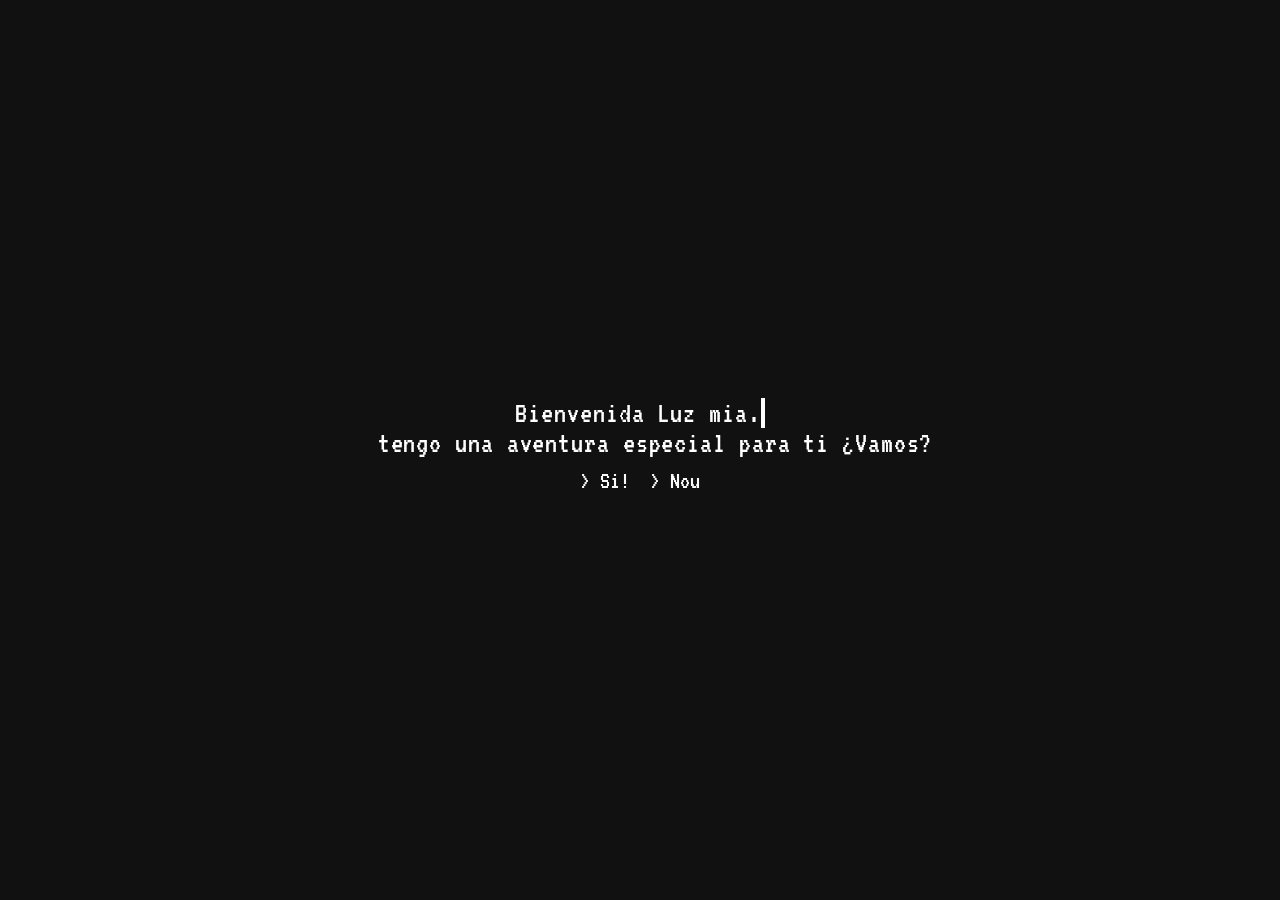
==== index.html @ ede38313 "initial commit" ====
<!DOCTYPE html>
<html lang="en">
<head>
    <meta charset="UTF-8">
    <meta name="viewport" content="width=device-width, initial-scale=1.0">
    <title>Nuestro 5 Aniversario</title>
    <link rel="stylesheet" href="index.css">
    <script src="https://code.jquery.com/jquery-3.5.1.min.js"></script>
    <script src="index.js"></script>
    <link rel="stylesheet" href="https://kit-pro.fontawesome.com/releases/v5.15.1/css/pro.min.css">
    <link rel="stylesheet" href="https://fonts.googleapis.com/css2?family=VT323&display=swap">
    <link rel="stylesheet" href="https://fonts.googleapis.com/css2?family=Inconsolata:wght@200;300;400;500;600;700;800;900&display=swap">
    <link rel="stylesheet" href="https://fonts.googleapis.com/css2?family=Black+Han+Sans&display=swap">
</head>
<body>
    <div id="out-all">
        <div id="f1">
            <h1>Bienvenida Luz mia.</h1>
            <h2>tengo una aventura especial para ti ¿Vamos?</h2>
            <div class="decidir">
                <div class="si">> Si!</div>
                <div class="no">> Nou</div>
            </div>
        </div>

        <div id="f2">
            <h1>Como que No!, Ven para aca.</h1>
            <div class="decidir">
                <div class="weno">> Claro que si mi esposo!</div>
            </div>
        </div>

        <div id="f3">
            <h1>¡Pero ponle un poco más de ánimo cielo!</h1>
            <div class="decidir">
                <div class="dale">> Que Siiiiiiiiiiiiiiiiiiiiii!</div>
            </div>
        </div>

        <div id="f4">
            <h1>Vale vale ahora si mi amor, pero antes que nada</h1>
            <h3>debo decirte una cosa... Te menti</h3>
            <h2>esto no es una aventura, ¡Es un regalo amor bebe!</h2>
            <div class="decidir">
                <div class="rega">> ¿Un regalo?</div>
            </div>
        </div>

        <div id="f5">
            <h3>Justamente! Un regalo para mi precioso bebe</h3>
            <h2>Ahora cierra los ojos y no mires cielo</h2>
            <div class="decidir">
                <div class="ojo">> uhm... /cerrar los ojos</div>
            </div>
        </div>

        <div id="f6">
            <div class="img1"></div>
            <h1>¡Este eres tu!, Mi Reyna y mi mas grande Tesoro</h1>
            <h3>y estas chiquita y hay que protegerte</h3>
            <h2>¡Vamos a entrar! Afirmate bien!</h2>
            <div class="afi" style="color: yellow"> ¡p-pero!... *todo comienza a temblar y te afirmas de todos modos.*</div>
        </div>

        <div id="f7">
            <div id="ico"> </div>

            <div id="f8">
                <h1>El derrumbe ha abierto una cueva...</h1>
                <div class="decidir">
                    <div class="salu">> ¿Hola?</div>
                </div>
            </div>

            <div id="f9">
                <h1>Sabio: Necesitaras esto para seguir adelante, ¡toma!</h1>
                <div class="decidir">
                    <div class="copy" style="color: yellow">-Agarrar la llave-</div>
                </div>
            </div>
            
            <div id="f10">
                <div class="box ca1"> </div>
                <div class="box ca2"> </div>
                <div class="box ca3"> </div>
            </div>

            <div id="f11">
                <h3>Tienes tres cofres delante tuyo, cada uno con un regalo especial.</h3>
                <h2>El orden 1-3-2, recuerda dejar el del medio para el final. ¡ábrelos!</h2>
            </div>

            <div id="f12">
                <div id="f13">
                    <h1>por favor, reproduce esta canción antes de leer</h1>
                    <a href="https://www.youtube.com/watch?v=71SvPulAyZI&list=PLBFB830C531152C70">> reproduces la canción.</a>
                    <span class="go">> seguir leyendo.</span>
                </div>

                <div id="f14">
                    Quien lo diria... 5 años juntos... 5 años con aquella persona que estuvo en mis sueños,
                    y en mi mente durante mas de 12 años... Pareciera que el tiempo paso fugazmente cuando 
                    volteo atras y veo cada momento que no logre pasarla contigo, y me digo a mi mismo: "Tanto tiempo
                    que me senti triste, solo y con un vacio que no se llenaba con nada... como hubiera cambiado
                    todo... si hubiera sabido que iba a cumplir mi mayor sueño solo esperando...". <br><br>
                    Que hermoso es imaginarme que cada segundo, cada dia en el que llore o derrame una lagrima, 
                    iba a valer la pena... cada momento a tu lado forma una moneda, que llena ese gran tesoro que 
                    representas para mi vida y mi alma. Que hermoso es ver esos 7 años en los que espere sin una pizca 
                    de esperansa, como un momento de crecimiento y felicidad ya que alfinal todo iba a llegar. <br><br>
                    Melani, me has hecho el hombre mas feliz del mundo, me has devuelto mi felicidad, y mis ganas de avanzar, 
                    me has hecho una mejor persona, un mejor hombre, y sobre todo me has dado un sueño mas por que luchar... 
                    Te amo luz de mi vida.
                    <div class="carta" style="color: yellow">-vuelves a abrir las otras cajas.-</div>
                </div>
            </div>

            <div id="f15">
                <div id="f16">
                    <h3>¡Oh, mira, ves algo brillante ahí al centro!</h3>
                    <h2>Deberías tomarlo...</h2>
                    <div class="anillo" style="color: yellow">> -Recoger-.</div>
                </div>

                <div id="f17">
                    <div class="ring"> </div>
                    <div class="ichigo"> </div>
                    <h3>¡Has encontrado los anillos!, pero... ¿para qué se supone que son?</h3>
                    <h2>¿Quieres llevártelos?</h2>
                    <div class="marry">> -Guardar los anillos-</div>
                </div>
            </div>

            <div id="f18">
                <div id="f19">
                    <h3>¡Pero si ya hemos llegado al final! ¿tan rápido?</h3>
                    <h2>¡oh, no, pausa, pausa! aún queda una última cosa...</h2>
                    <div class="decidir">
                        <div class="meme">> ¿queda algo más?</div>
                    </div>
                </div>

                <div id="f20">
                    <h3>Sí, necesito que respondas una pregunta... ¡es solo una!</h3>
                    <h2>¿Estas lista?</h2>
                    <div class="decidir">
                        <div class="meme2">> Si...</div>
                    </div>
                </div>

                <div id="f21">
                    <h3>Melani, una vez nunca sera suficiente y quiero oírlo de nuevo.</h3>
                    <h2>¿Quieres casarte conmigo?</h2>
                    <div class="decidir">
                        <div class="yes">> ¡SIIII!</div>
                        <div class="yes" style="color: red">> ¡SIIII EN ROJO!</div>
                    </div>
                </div>

                <div id="f22">
                    Me gustaría saber lo feliz que llegaremos ha hacer alfinal de nuestras vidas, pero nos falta
                    un gran y largo camino por recorrer... <br><br>
                    El único final que quiero ahora es ver que termines de leer esto, vengas a mis brazos y me beses. <br><br><br>
                    TE AMO, HASTA EL INFINITO Y MAS HALLA
                </div>
            </div>
        </div>
    </div>
</body>
</html>
---- index.css ----
body {
	background: #111;
	background-attachment: fixed;
	background-size: cover;
  color: #f9f9f9;
}


:root{
	--pink: #ff60b4;
  --blue: #72efff; 
}

 A {text-decoration: none;}

#out-all {position: absolute; top: 0px; left: 0px; right: 0px; bottom: 0px; display: flex; align-items: center; justify-content: center;}

#f1 {position: absolute; width: 600px; height: 400px; display: flex; align-items: center; justify-content: center; flex-direction: column; background: #111;}
.decidir {display: flex; align-items: center; justify-content: center;}
.si, .no, .weno, .dale, .salu, .copy, #f13 a, span.go, .carta {font: 25px 'VT323', monospace; margin: 10px; opacity: 0;
   animation-name: visible;
  animation-duration: 1s; 
animation-delay: 3.5s;
    animation-fill-mode: forwards; cursor: pointer; color: #f9f9f9;
}

.rega, .ojo, .afi, .anillo, .marry, .meme, .meme2, .yes {font: 25px 'VT323', monospace; margin: 10px; opacity: 0;
   animation-name: visible;
  animation-duration: 1s; 
animation-delay: 7s;
    animation-fill-mode: forwards; cursor: pointer; text-align: center;
}

#f2, #f3, #f4, #f5, #f6 {position: absolute; width: 600px; height: 400px; display: flex; align-items: center; justify-content: center; flex-direction: column; display: none;} 

#f7 {position: absolute; width: 850px; height: 550px; background: url(https://i.imgur.com/kx3psEN.png); background-size: cover; display: none; align-items: center; justify-content: center; flex-direction: column;}

#f8, #f9 {position: absolute; bottom: 150px; left: 150px; right: 150px; display: none; align-items: center; justify-content: center; flex-direction: column;}

#f10 {position: absolute; bottom: 140px; left: 150px; right: 150px; height: 160px; display: none; align-items: center; justify-content: center;}
.box {width: 100px; height: 100px; background: url(https://i.imgur.com/ViqP2fB.png); background-size: cover; margin: 20px; cursor: pointer;}
.box:hover {background: url(https://i.imgur.com/FIrcwmM.png); background-size: cover;}

#f11 {position: absolute; position: absolute; top:120px; transform: scale(.7); display: none; flex-direction: column;}

#f12 {position: absolute; top: 0px; bottom: 0px; right: 0px; left: 0px; background: #111; display: none; align-items: center; justify-content: center; flex-direction: column;}

#f14 { background: #111; position: absolute; top: 0px; right: 0px; bottom: 0px; left: 0px;
font: 26px 'VT323', monospace; text-align:justify; display: none;}
#f15 { background: #111; position: absolute; top: 0px; right: 0px; bottom: 0px; left: 0px;
font: 26px 'VT323', monospace; text-align:justify; display: none;}
#f16 {position: absolute; top: 0px; right: 0px; left: 0px; bottom: 0px; display: none; align-items: center; justify-content: center; flex-direction: column;}

#f17 {position: absolute; top: 0px; right: 0px; bottom: 0px; left: 0px; display: none; align-items: center; justify-content: center; flex-direction: column;}
.ring {width: 150px; height: 150px;  background: url(https://i.imgur.com/oEs8TdL.png); background-size: cover;}
.ichigo {width: 200px; height: 200px; background: url(Captura\ de\ pantalla\ 2024-10-29\ 164720.png); background-size: cover;}

#f18 {position: absolute; top: 0px; bottom: 0px; right: 0px; left: 0px; background: #111; display: none;}
#f19, #f20, #f21, #f22 {position: absolute; top: 0px; bottom: 0px; right: 0px; left: 0px; background: #111; display: none; align-items: center; justify-content: center; flex-direction: column;}
#f22 { 
font: 26px 'VT323', monospace; text-align:justify;}
h1 {
  overflow: hidden; 
  border-right: .15em solid #fff; 
  color: #fff;
  white-space: nowrap;  
  margin: 0 auto; 
  letter-spacing: .03em; 
  animation: 
    typing 3.5s steps(40, end),
    blink-caret .75s step-end infinite;
  font: 30px 'VT323', monospace;
}
h3 {
  overflow: hidden; 
  border-right: .15em solid transparent; 
  color: #fff;
  white-space: nowrap;  
  margin: 0 auto; 
  letter-spacing: .03em; 
  animation: 
    typing 3.5s steps(40, end),
    blink-caret .75s step-start;
  font: 30px 'VT323', monospace;
}


h2 {
  overflow: hidden; 
  border-right: .15em solid transparent; 
  color: #fff;
  white-space: nowrap;  
  margin: 0 auto; 
  letter-spacing: .03em; 
  animation: 
    typing 3.5s steps(40, end),
    blink-caret .75s step-end infinite;
  font: 30px 'VT323', monospace;
  animation-delay: 3.5s; width: 0px; animation-fill-mode: forwards; text-align: center;
}

.img1 {width: 150px; height: 150px; background: url(Captura\ de\ pantalla\ 2024-10-29\ 164720.png); background-size: cover;}

#ico {position: absolute; bottom: 5px; left: 360px; width: 130px; height: 130px; background: url(https://i.imgur.com/SVZxE8c.png); background-size: 100%;}
/* The typing effect */
@keyframes typing {
  from { width: 0 }
  to { width: 105% }
}

@keyframes visible {
  from { opacity: 0 }
  to { opacity: 1 }
}

/* The typewriter cursor effect */
@keyframes blink-caret {
  from, to { border-color: transparent }
  50% { border-color: #fff }
}
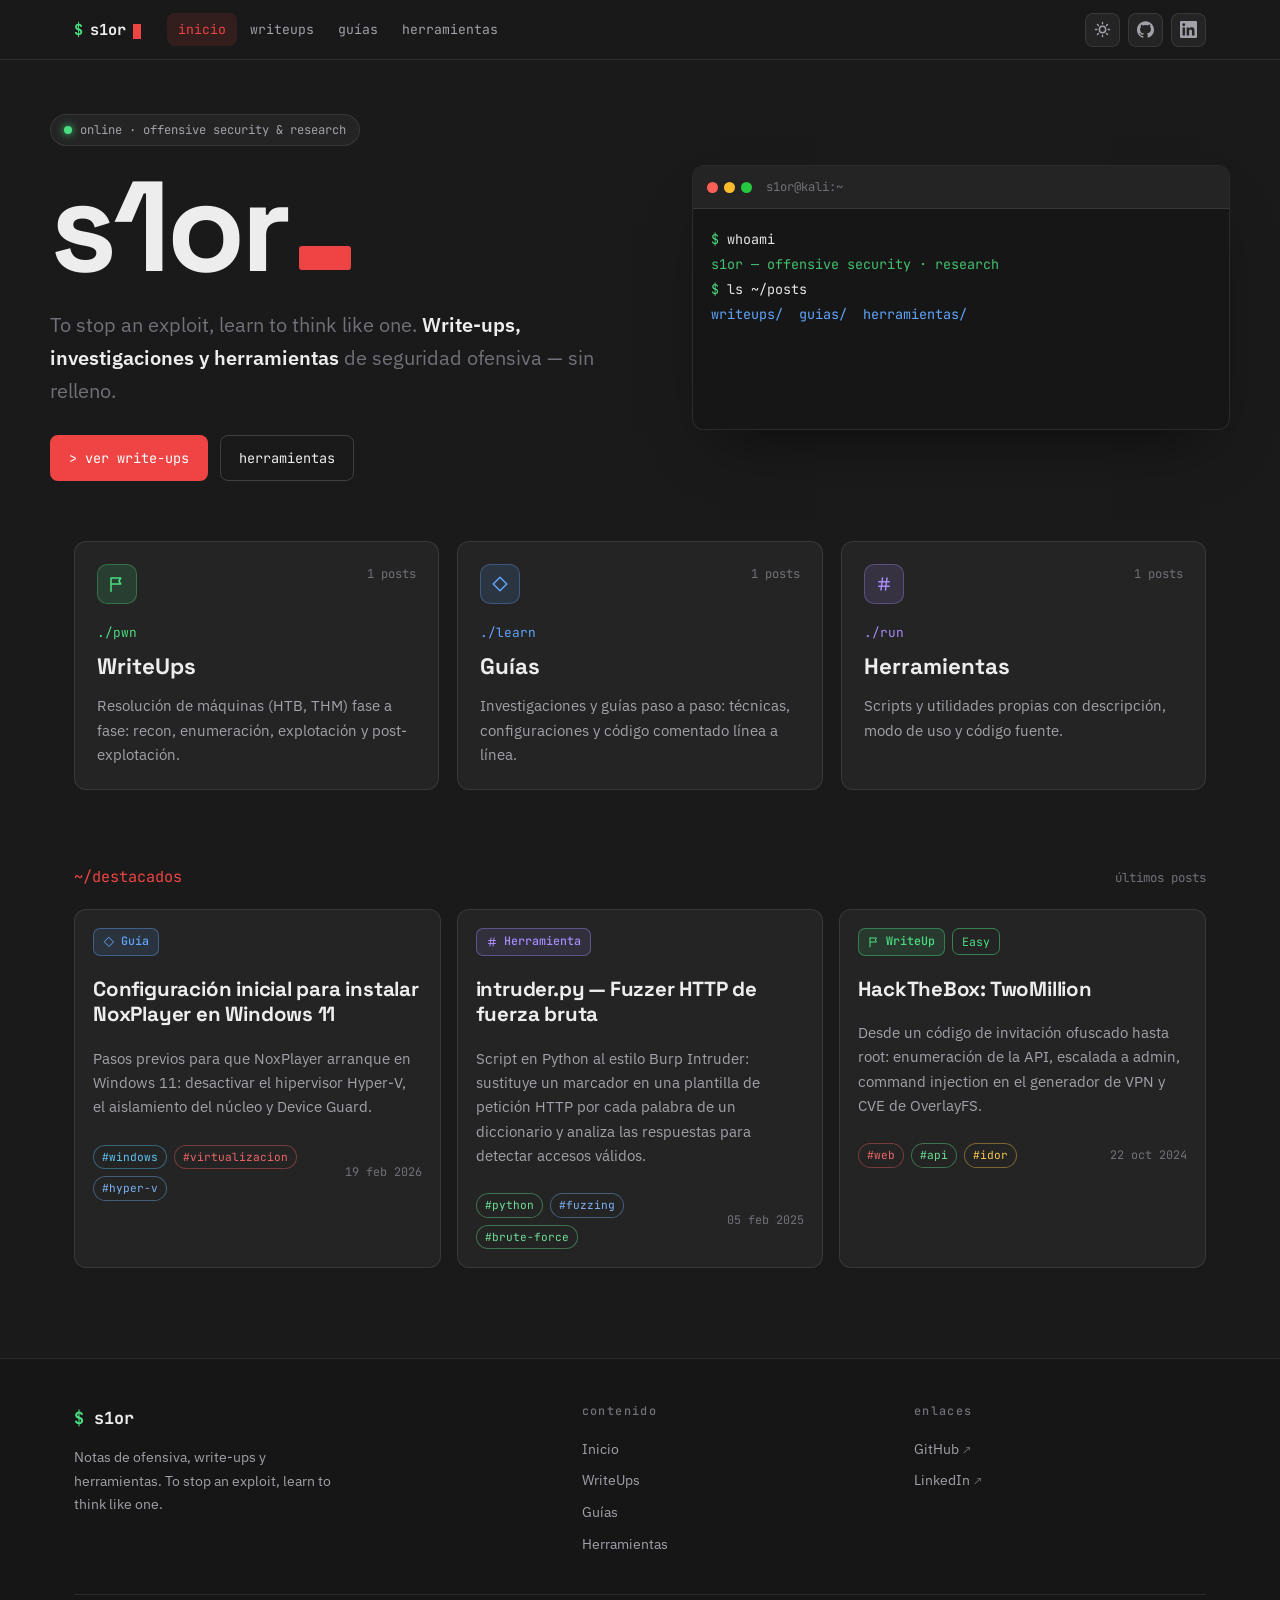
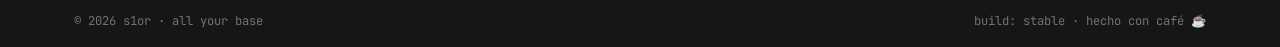
==== commit 3f30e808: "toda la pagina inicial sin modificaciones" ====
--- a/index.html
+++ b/index.html
@@ -1,169 +1,117 @@
-<!DOCTYPE html>
-<html lang="en">
-<head>
-    <meta charset="UTF-8">
-    <meta name="viewport" content="width=device-width, initial-scale=1.0">
-    <title>Nuestro 5 Aniversario</title>
-    <link rel="stylesheet" href="index.css">
-    <script src="https://code.jquery.com/jquery-3.5.1.min.js"></script>
-    <script src="index.js"></script>
-    <link rel="stylesheet" href="https://kit-pro.fontawesome.com/releases/v5.15.1/css/pro.min.css">
-    <link rel="stylesheet" href="https://fonts.googleapis.com/css2?family=VT323&display=swap">
-    <link rel="stylesheet" href="https://fonts.googleapis.com/css2?family=Inconsolata:wght@200;300;400;500;600;700;800;900&display=swap">
-    <link rel="stylesheet" href="https://fonts.googleapis.com/css2?family=Black+Han+Sans&display=swap">
-</head>
-<body>
-    <div id="out-all">
-        <div id="f1">
-            <h1>Bienvenida Luz mia.</h1>
-            <h2>tengo una aventura especial para ti ¿Vamos?</h2>
-            <div class="decidir">
-                <div class="si">> Si!</div>
-                <div class="no">> Nou</div>
-            </div>
-        </div>
-
-        <div id="f2">
-            <h1>Como que No!, Ven para aca.</h1>
-            <div class="decidir">
-                <div class="weno">> Claro que si mi esposo!</div>
-            </div>
-        </div>
-
-        <div id="f3">
-            <h1>¡Pero ponle un poco más de ánimo cielo!</h1>
-            <div class="decidir">
-                <div class="dale">> Que Siiiiiiiiiiiiiiiiiiiiii!</div>
-            </div>
-        </div>
-
-        <div id="f4">
-            <h1>Vale vale ahora si mi amor, pero antes que nada</h1>
-            <h3>debo decirte una cosa... Te menti</h3>
-            <h2>esto no es una aventura, ¡Es un regalo amor bebe!</h2>
-            <div class="decidir">
-                <div class="rega">> ¿Un regalo?</div>
-            </div>
-        </div>
-
-        <div id="f5">
-            <h3>Justamente! Un regalo para mi precioso bebe</h3>
-            <h2>Ahora cierra los ojos y no mires cielo</h2>
-            <div class="decidir">
-                <div class="ojo">> uhm... /cerrar los ojos</div>
-            </div>
-        </div>
-
-        <div id="f6">
-            <div class="img1"></div>
-            <h1>¡Este eres tu!, Mi Reyna y mi mas grande Tesoro</h1>
-            <h3>y estas chiquita y hay que protegerte</h3>
-            <h2>¡Vamos a entrar! Afirmate bien!</h2>
-            <div class="afi" style="color: yellow"> ¡p-pero!... *todo comienza a temblar y te afirmas de todos modos.*</div>
-        </div>
-
-        <div id="f7">
-            <div id="ico"> </div>
-
-            <div id="f8">
-                <h1>El derrumbe ha abierto una cueva...</h1>
-                <div class="decidir">
-                    <div class="salu">> ¿Hola?</div>
-                </div>
-            </div>
-
-            <div id="f9">
-                <h1>Sabio: Necesitaras esto para seguir adelante, ¡toma!</h1>
-                <div class="decidir">
-                    <div class="copy" style="color: yellow">-Agarrar la llave-</div>
-                </div>
-            </div>
-            
-            <div id="f10">
-                <div class="box ca1"> </div>
-                <div class="box ca2"> </div>
-                <div class="box ca3"> </div>
-            </div>
-
-            <div id="f11">
-                <h3>Tienes tres cofres delante tuyo, cada uno con un regalo especial.</h3>
-                <h2>El orden 1-3-2, recuerda dejar el del medio para el final. ¡ábrelos!</h2>
-            </div>
-
-            <div id="f12">
-                <div id="f13">
-                    <h1>por favor, reproduce esta canción antes de leer</h1>
-                    <a href="https://www.youtube.com/watch?v=71SvPulAyZI&list=PLBFB830C531152C70">> reproduces la canción.</a>
-                    <span class="go">> seguir leyendo.</span>
-                </div>
-
-                <div id="f14">
-                    Quien lo diria... 5 años juntos... 5 años con aquella persona que estuvo en mis sueños,
-                    y en mi mente durante mas de 12 años... Pareciera que el tiempo paso fugazmente cuando 
-                    volteo atras y veo cada momento que no logre pasarla contigo, y me digo a mi mismo: "Tanto tiempo
-                    que me senti triste, solo y con un vacio que no se llenaba con nada... como hubiera cambiado
-                    todo... si hubiera sabido que iba a cumplir mi mayor sueño solo esperando...". <br><br>
-                    Que hermoso es imaginarme que cada segundo, cada dia en el que llore o derrame una lagrima, 
-                    iba a valer la pena... cada momento a tu lado forma una moneda, que llena ese gran tesoro que 
-                    representas para mi vida y mi alma. Que hermoso es ver esos 7 años en los que espere sin una pizca 
-                    de esperansa, como un momento de crecimiento y felicidad ya que alfinal todo iba a llegar. <br><br>
-                    Melani, me has hecho el hombre mas feliz del mundo, me has devuelto mi felicidad, y mis ganas de avanzar, 
-                    me has hecho una mejor persona, un mejor hombre, y sobre todo me has dado un sueño mas por que luchar... 
-                    Te amo luz de mi vida.
-                    <div class="carta" style="color: yellow">-vuelves a abrir las otras cajas.-</div>
-                </div>
-            </div>
-
-            <div id="f15">
-                <div id="f16">
-                    <h3>¡Oh, mira, ves algo brillante ahí al centro!</h3>
-                    <h2>Deberías tomarlo...</h2>
-                    <div class="anillo" style="color: yellow">> -Recoger-.</div>
-                </div>
-
-                <div id="f17">
-                    <div class="ring"> </div>
-                    <div class="ichigo"> </div>
-                    <h3>¡Has encontrado los anillos!, pero... ¿para qué se supone que son?</h3>
-                    <h2>¿Quieres llevártelos?</h2>
-                    <div class="marry">> -Guardar los anillos-</div>
-                </div>
-            </div>
-
-            <div id="f18">
-                <div id="f19">
-                    <h3>¡Pero si ya hemos llegado al final! ¿tan rápido?</h3>
-                    <h2>¡oh, no, pausa, pausa! aún queda una última cosa...</h2>
-                    <div class="decidir">
-                        <div class="meme">> ¿queda algo más?</div>
-                    </div>
-                </div>
-
-                <div id="f20">
-                    <h3>Sí, necesito que respondas una pregunta... ¡es solo una!</h3>
-                    <h2>¿Estas lista?</h2>
-                    <div class="decidir">
-                        <div class="meme2">> Si...</div>
-                    </div>
-                </div>
-
-                <div id="f21">
-                    <h3>Melani, una vez nunca sera suficiente y quiero oírlo de nuevo.</h3>
-                    <h2>¿Quieres casarte conmigo?</h2>
-                    <div class="decidir">
-                        <div class="yes">> ¡SIIII!</div>
-                        <div class="yes" style="color: red">> ¡SIIII EN ROJO!</div>
-                    </div>
-                </div>
-
-                <div id="f22">
-                    Me gustaría saber lo feliz que llegaremos ha hacer alfinal de nuestras vidas, pero nos falta
-                    un gran y largo camino por recorrer... <br><br>
-                    El único final que quiero ahora es ver que termines de leer esto, vengas a mis brazos y me beses. <br><br><br>
-                    TE AMO, HASTA EL INFINITO Y MAS HALLA
-                </div>
-            </div>
-        </div>
-    </div>
-</body>
-</html>+<!DOCTYPE html>
+<html lang="es" data-theme="dark">
+<head>
+  <meta charset="UTF-8">
+  <meta name="viewport" content="width=device-width, initial-scale=1">
+  <title>s1or · notas de seguridad ofensiva</title>
+  <meta name="description" content="WriteUps, herramientas y guías de hacking documentadas paso a paso.">
+  <link rel="icon" type="image/svg+xml" href="assets/icons/favicon.svg">
+  <script>(function(){try{var t=localStorage.getItem('blog-theme');document.documentElement.setAttribute('data-theme',t||'dark');}catch(e){}})();</script>
+  <link rel="preconnect" href="https://fonts.googleapis.com">
+  <link rel="preconnect" href="https://fonts.gstatic.com" crossorigin>
+  <link href="https://fonts.googleapis.com/css2?family=Space+Grotesk:wght@500;600;700&family=IBM+Plex+Sans:wght@400;500;600&family=JetBrains+Mono:wght@400;500;700&display=swap" rel="stylesheet">
+  <link rel="stylesheet" href="css/theme.css">
+  <link rel="stylesheet" href="css/components.css">
+  <link rel="stylesheet" href="css/animations.css">
+</head>
+<body data-page="home">
+
+  <header class="site-header">
+    <div class="wrap">
+      <a class="brand" href="index.html"><span class="brand__dollar">$</span><b>s1or</b><span class="brand__cursor"></span></a>
+      <nav class="nav">
+        <a href="index.html" data-page="home">inicio</a>
+        <a href="writeups.html" data-page="writeups">writeups</a>
+        <a href="guides.html" data-page="guides">guías</a>
+        <a href="tools.html" data-page="tools">herramientas</a>
+      </nav>
+      <div class="header-tools">
+        
+        <button class="icon-btn theme-toggle" data-theme-toggle aria-label="Cambiar tema"><svg class="ico-moon" viewBox="0 0 24 24" fill="none" stroke="currentColor" stroke-width="2" stroke-linecap="round" stroke-linejoin="round"><path d="M21 12.8A9 9 0 1 1 11.2 3 7 7 0 0 0 21 12.8z"/></svg><svg class="ico-sun" viewBox="0 0 24 24" fill="none" stroke="currentColor" stroke-width="2" stroke-linecap="round" stroke-linejoin="round"><circle cx="12" cy="12" r="4.5"/><path d="M12 2v2M12 20v2M4.9 4.9l1.4 1.4M17.7 17.7l1.4 1.4M2 12h2M20 12h2M4.9 19.1l1.4-1.4M17.7 6.3l1.4-1.4"/></svg></button>
+        <a class="icon-btn" href="https://github.com/" target="_blank" rel="noopener" aria-label="GitHub"><svg viewBox="0 0 24 24" fill="currentColor" aria-hidden="true"><path d="M12 .297c-6.63 0-12 5.373-12 12 0 5.303 3.438 9.8 8.205 11.385.6.113.82-.258.82-.577 0-.285-.01-1.04-.015-2.04-3.338.724-4.042-1.61-4.042-1.61-.546-1.387-1.333-1.756-1.333-1.756-1.089-.745.083-.729.083-.729 1.205.084 1.839 1.237 1.839 1.237 1.07 1.834 2.807 1.304 3.492.997.107-.775.418-1.305.762-1.604-2.665-.305-5.467-1.334-5.467-5.931 0-1.311.469-2.381 1.236-3.221-.124-.303-.535-1.524.117-3.176 0 0 1.008-.322 3.301 1.23A11.5 11.5 0 0 1 12 5.803c1.02.005 2.047.138 3.006.404 2.291-1.552 3.297-1.23 3.297-1.23.653 1.653.242 2.874.118 3.176.77.84 1.235 1.911 1.235 3.221 0 4.609-2.807 5.624-5.479 5.921.43.372.823 1.102.823 2.222 0 1.606-.014 2.898-.014 3.293 0 .322.216.694.825.576C20.565 22.092 24 17.592 24 12.297c0-6.627-5.373-12-12-12"/></svg></a>
+        <a class="icon-btn" href="https://www.linkedin.com/" target="_blank" rel="noopener" aria-label="LinkedIn"><svg viewBox="0 0 24 24" fill="currentColor" aria-hidden="true"><path d="M20.447 20.452h-3.554v-5.569c0-1.328-.027-3.037-1.852-3.037-1.853 0-2.136 1.445-2.136 2.939v5.667H9.351V9h3.414v1.561h.046c.477-.9 1.637-1.85 3.37-1.85 3.601 0 4.267 2.37 4.267 5.455v6.286zM5.337 7.433a2.062 2.062 0 0 1-2.063-2.065 2.064 2.064 0 1 1 2.063 2.065zm1.782 13.019H3.555V9h3.564v11.452zM22.225 0H1.771C.792 0 0 .774 0 1.729v20.542C0 23.227.792 24 1.771 24h20.451C23.2 24 24 23.227 24 22.271V1.729C24 .774 23.2 0 22.225 0z"/></svg></a>
+        <button class="icon-btn nav-toggle" data-nav-toggle aria-label="Abrir menú"><svg viewBox="0 0 24 24" fill="none" stroke="currentColor" stroke-width="2" stroke-linecap="round"><path d="M4 7h16M4 12h16M4 17h16"/></svg></button>
+      </div>
+    </div>
+  </header>
+  <main>
+    <section class="wrap home-hero">
+      <div class="home-hero__grid">
+        <div class="home-hero__intro">
+          <span class="status-pill"><span class="dot"></span> online · offensive security &amp; research</span>
+          <h1 class="wordmark">s1or<span class="cursor-block"></span></h1>
+          <p class="home-hero__lead">To stop an exploit, learn to think like one. <b>Write-ups, investigaciones y herramientas</b> de seguridad ofensiva — sin relleno.</p>
+          <div class="hero-actions">
+            <a class="btn btn--primary" href="writeups.html">&gt; ver write-ups</a>
+            <a class="btn btn--ghost" href="tools.html">herramientas</a>
+          </div>
+        </div>
+        <div class="terminal">
+          <div class="terminal__bar"><span class="terminal__dots"><i></i><i></i><i></i></span><span class="terminal__title">s1or@kali:~</span></div>
+          <div class="terminal__body" id="term-body"></div>
+        </div>
+      </div>
+    </section>
+
+    <section class="wrap">
+      <div class="modules">
+        <a class="module" style="--k:var(--t-writeups)" href="writeups.html">
+          <div class="module__top"><span class="icon-sq icon-sq--writeups"><svg viewBox="0 0 24 24" fill="none" stroke="currentColor" stroke-width="2" stroke-linecap="round" stroke-linejoin="round"><path d="M4 22V4M4 4h13l-2.5 4 2.5 4H4"/></svg></span><span class="module__count" data-count="writeups"></span></div>
+          <div class="module__cmd">./pwn</div>
+          <div class="module__title">WriteUps</div>
+          <p class="module__desc">Resolución de máquinas (HTB, THM) fase a fase: recon, enumeración, explotación y post-explotación.</p>
+        </a>
+        <a class="module" style="--k:var(--t-guides)" href="guides.html">
+          <div class="module__top"><span class="icon-sq icon-sq--guides"><svg viewBox="0 0 24 24" fill="none" stroke="currentColor" stroke-width="2" stroke-linecap="round" stroke-linejoin="round"><path d="M12 3l9 9-9 9-9-9z"/></svg></span><span class="module__count" data-count="guides"></span></div>
+          <div class="module__cmd">./learn</div>
+          <div class="module__title">Guías</div>
+          <p class="module__desc">Investigaciones y guías paso a paso: técnicas, configuraciones y código comentado línea a línea.</p>
+        </a>
+        <a class="module" style="--k:var(--t-tools)" href="tools.html">
+          <div class="module__top"><span class="icon-sq icon-sq--tools"><svg viewBox="0 0 24 24" fill="none" stroke="currentColor" stroke-width="2" stroke-linecap="round" stroke-linejoin="round"><path d="M5 9h14M5 15h14M10 4 8 20M16 4l-2 16"/></svg></span><span class="module__count" data-count="tools"></span></div>
+          <div class="module__cmd">./run</div>
+          <div class="module__title">Herramientas</div>
+          <p class="module__desc">Scripts y utilidades propias con descripción, modo de uso y código fuente.</p>
+        </a>
+      </div>
+    </section>
+
+    <section class="wrap latest-section">
+      <div class="section-head">
+        <span class="section-head__title"><span class="path">~/destacados</span></span>
+        <span class="section-head__hint">últimos posts</span>
+      </div>
+      <div id="latest" class="cards cards--grid"></div>
+    </section>
+  </main>
+
+  <footer class="site-footer">
+    <div class="wrap">
+      <div class="footer-grid">
+        <div class="footer-brand">
+          <div class="footer-brand__name"><span class="brand__dollar">$</span> s1or</div>
+          <p class="footer-brand__desc">Notas de ofensiva, write-ups y herramientas. To stop an exploit, learn to think like one.</p>
+        </div>
+        <div class="footer-col">
+          <h4>contenido</h4>
+          <a href="index.html">Inicio</a>
+          <a href="writeups.html">WriteUps</a>
+          <a href="guides.html">Guías</a>
+          <a href="tools.html">Herramientas</a>
+        </div>
+        <div class="footer-col">
+          <h4>enlaces</h4>
+          <a href="https://github.com/" target="_blank" rel="noopener">GitHub <span class="ext">↗</span></a>
+          <a href="https://www.linkedin.com/" target="_blank" rel="noopener">LinkedIn <span class="ext">↗</span></a>
+        </div>
+      </div>
+      <div class="footer-bottom">
+        <span>© <span id="year"></span> s1or · all your base</span>
+        <span>build: stable · hecho con café ☕</span>
+      </div>
+    </div>
+  </footer>
+  <script src="js/app.js"></script>
+  <script src="js/home.js"></script>
+</body>
+</html>
--- a/css/theme.css
+++ b/css/theme.css
@@ -0,0 +1,146 @@
+/* ============================================================================
+   theme.css — tokens, base, cabecera y pie
+   Paleta: gris neutro · rojo (#ef4444) · acentos por tipo
+   ========================================================================== */
+
+:root {
+  --font-display: "Space Grotesk", system-ui, -apple-system, sans-serif;
+  --font-body: "IBM Plex Sans", system-ui, -apple-system, sans-serif;
+  --font-mono: "JetBrains Mono", ui-monospace, "SF Mono", Menlo, monospace;
+
+  /* superficies (oscuro) */
+  --bg: #1a1a1a;
+  --bg-1: #242424;
+  --bg-2: #161616;
+  --bg-3: #2e2e2e;
+  --text: #ededed;
+  --text-dim: #a1a1aa;
+  --text-faint: #71717a;
+  --border: rgba(255, 255, 255, .09);
+  --border-strong: rgba(255, 255, 255, .16);
+
+  /* acentos */
+  --red: #ef4444;
+  --red-bright: #f87171;
+  --red-bg: rgba(239, 68, 68, .12);
+  --red-glow: rgba(239, 68, 68, .28);
+  --green: #4ade80;
+  --blue: #60a5fa;
+  --purple: #a78bfa;
+  --amber: #fbbf24;
+
+  /* color por tipo de contenido */
+  --t-writeups: var(--green);
+  --t-guides: var(--blue);
+  --t-tools: var(--purple);
+
+  /* callouts */
+  --c-note: var(--blue); --c-info: #38bdf8; --c-tip: var(--green); --c-success: var(--green);
+  --c-example: var(--purple); --c-question: var(--amber); --c-warning: var(--amber);
+  --c-danger: var(--red); --c-quote: var(--text-faint);
+
+  /* tokens de código */
+  --tok-kw: #f472b6; --tok-str: var(--green); --tok-com: #6b7280; --tok-num: var(--amber); --tok-flag: var(--blue);
+
+  --radius: 12px; --radius-sm: 8px; --maxw: 1180px; --header-h: 60px;
+  --ease: cubic-bezier(.22, .61, .36, 1);
+}
+
+[data-theme="light"] {
+  --bg: #f4f4f3; --bg-1: #ffffff; --bg-2: #f0efed; --bg-3: #e7e6e3;
+  --text: #18181b; --text-dim: #52525b; --text-faint: #8a8a92;
+  --border: rgba(0, 0, 0, .10); --border-strong: rgba(0, 0, 0, .18);
+  --red: #dc2626; --red-bright: #ef4444; --red-bg: rgba(220, 38, 38, .08); --red-glow: rgba(220, 38, 38, .2);
+  --green: #16a34a; --blue: #2563eb; --purple: #7c3aed; --amber: #b45309;
+  --c-info: #0284c7;
+  --tok-kw: #be185d; --tok-str: #15803d; --tok-com: #9ca3af; --tok-num: #b45309; --tok-flag: #2563eb;
+}
+
+/* ---------- reset ---------- */
+*, *::before, *::after { box-sizing: border-box; }
+html { scroll-behavior: smooth; scroll-padding-top: calc(var(--header-h) + 20px); }
+body {
+  margin: 0; background: var(--bg); color: var(--text);
+  font-family: var(--font-body); font-size: 16px; line-height: 1.65;
+  -webkit-font-smoothing: antialiased; text-rendering: optimizeLegibility;
+  transition: background .3s var(--ease), color .3s var(--ease);
+}
+a { color: inherit; text-decoration: none; }
+img { max-width: 100%; display: block; }
+button { font-family: inherit; cursor: pointer; }
+
+.wrap { width: 100%; max-width: var(--maxw); margin: 0 auto; padding: 0 24px; }
+.sr-only { position: absolute; width: 1px; height: 1px; overflow: hidden; clip: rect(0 0 0 0); }
+
+/* ---------- cabecera ---------- */
+.site-header {
+  position: sticky; top: 0; z-index: 50; height: var(--header-h); display: flex; align-items: center;
+  background: color-mix(in srgb, var(--bg) 82%, transparent);
+  backdrop-filter: blur(14px) saturate(140%); border-bottom: 1px solid var(--border);
+}
+.site-header .wrap { display: flex; align-items: center; gap: 8px; }
+.brand { display: flex; align-items: center; gap: 7px; font-family: var(--font-mono); font-size: .95rem; margin-right: 18px; }
+.brand .brand__dollar { color: var(--green); font-weight: 700; }
+.brand b { color: var(--text); font-weight: 700; }
+.brand .brand__cursor { width: 8px; height: 1.05em; background: var(--red); display: inline-block; transform: translateY(2px); animation: blink 1.1s steps(1) infinite; }
+
+.nav { display: flex; align-items: center; gap: 2px; }
+.nav a { font-family: var(--font-mono); font-size: .82rem; color: var(--text-dim); padding: 6px 11px; border-radius: var(--radius-sm); transition: color .2s, background .2s; }
+.nav a:hover { color: var(--text); background: var(--bg-1); }
+.nav a.is-active { color: var(--red); background: var(--red-bg); }
+
+.header-tools { display: flex; align-items: center; gap: 8px; margin-left: auto; }
+.header-search { display: flex; align-items: center; gap: 8px; background: var(--bg-1); border: 1px solid var(--border); border-radius: var(--radius-sm); padding: 0 11px; width: 190px; }
+.header-search:focus-within { border-color: var(--red); box-shadow: 0 0 0 3px var(--red-bg); }
+.header-search svg { width: 15px; height: 15px; color: var(--text-faint); flex: none; }
+.header-search input { flex: 1; min-width: 0; background: none; border: none; outline: none; color: var(--text); font-family: var(--font-mono); font-size: .82rem; padding: 8px 0; }
+.header-search input::placeholder { color: var(--text-faint); }
+
+.icon-btn { display: grid; place-items: center; height: 34px; min-width: 34px; padding: 0 8px; border-radius: var(--radius-sm); background: var(--bg-1); border: 1px solid var(--border); color: var(--text-dim); font-family: var(--font-mono); font-size: .76rem; transition: color .2s, border-color .2s, transform .2s var(--ease); }
+.icon-btn:hover { color: var(--text); border-color: var(--border-strong); transform: translateY(-1px); }
+.icon-btn svg { width: 17px; height: 17px; }
+[data-theme="dark"] .ico-moon { display: none; }
+[data-theme="light"] .ico-sun { display: none; }
+.nav-toggle { display: none; }
+
+/* ---------- pie (multi-columna) ---------- */
+.site-footer { margin-top: 90px; border-top: 1px solid var(--border); background: var(--bg-2); }
+.footer-grid { display: grid; grid-template-columns: 1.6fr 1fr 1fr; gap: 40px; padding: 46px 0 34px; }
+.footer-brand__name { font-family: var(--font-mono); font-size: 1.05rem; font-weight: 700; }
+.footer-brand__name .brand__dollar { color: var(--green); }
+.footer-brand__desc { color: var(--text-dim); font-size: .9rem; max-width: 34ch; margin: 12px 0 0; }
+.footer-col h4 { font-family: var(--font-mono); font-size: .74rem; letter-spacing: .12em; text-transform: lowercase; color: var(--text-faint); font-weight: 500; margin: 0 0 14px; }
+.footer-col a { display: block; color: var(--text-dim); font-size: .9rem; padding: 4px 0; transition: color .2s; }
+.footer-col a:hover { color: var(--red); }
+.footer-col a .ext { color: var(--text-faint); font-size: .8em; }
+.footer-bottom { border-top: 1px solid var(--border); padding: 16px 0; display: flex; justify-content: space-between; gap: 16px; flex-wrap: wrap; font-family: var(--font-mono); font-size: .76rem; color: var(--text-faint); }
+
+/* ---------- encabezados base ---------- */
+h1, h2, h3, h4 { font-family: var(--font-display); line-height: 1.15; letter-spacing: -.01em; }
+.eyebrow { font-family: var(--font-mono); font-size: .76rem; letter-spacing: .1em; color: var(--text-faint); }
+
+/* ---------- prompt de terminal (encabezado de listados) ---------- */
+.term-prompt { display: inline-flex; align-items: center; gap: 0; font-family: var(--font-mono); font-size: .82rem; padding: 7px 13px; background: var(--bg-1); border: 1px solid var(--border); border-radius: var(--radius-sm); color: var(--text-faint); }
+.term-prompt .u { color: var(--red); } .term-prompt .p { color: var(--text-dim); } .term-prompt .c { color: var(--text-faint); }
+
+/* ---------- botón de retroceder (estilo terminal, sin caja) ---------- */
+.back-btn { display: inline-flex; align-items: center; gap: 8px; font-family: var(--font-mono); font-size: .86rem; color: var(--text-dim); padding: 6px 2px; background: none; border: none; transition: color .2s, transform .2s var(--ease); }
+.back-btn:hover { color: var(--red); transform: translateX(-3px); }
+.back-btn .arrow { display: inline-flex; color: var(--red); }
+.back-btn .arrow svg { width: 16px; height: 16px; }
+.back-btn__kw { color: var(--green); }
+.back-btn__pth { color: var(--text-dim); }
+.back-btn:hover .back-btn__pth { color: var(--red); }
+
+/* móvil */
+@media (max-width: 820px) {
+  .header-search { display: none; }
+}
+@media (max-width: 720px) {
+  .nav { position: fixed; inset: var(--header-h) 0 auto 0; flex-direction: column; align-items: stretch; background: var(--bg-1); border-bottom: 1px solid var(--border); padding: 10px; gap: 2px; transform: translateY(-12px); opacity: 0; pointer-events: none; transition: .25s var(--ease); z-index: 49; }
+  .nav.open { transform: none; opacity: 1; pointer-events: auto; }
+  .nav a { padding: 12px; }
+  .nav-toggle { display: grid; }
+  .footer-grid { grid-template-columns: 1fr; gap: 28px; }
+  .wrap { padding: 0 18px; }
+}
--- a/css/components.css
+++ b/css/components.css
@@ -0,0 +1,217 @@
+/* ============================================================================
+   components.css — hero, terminal, módulos, badges, tarjetas, listados, post
+   ========================================================================== */
+
+/* ---------- HERO de portada (dos columnas) ---------- */
+.home-hero { padding: 54px 0 30px; }
+.home-hero__grid { display: grid; grid-template-columns: 1.05fr .95fr; gap: 48px; align-items: center; }
+.status-pill { display: inline-flex; align-items: center; gap: 8px; font-family: var(--font-mono); font-size: .76rem; color: var(--text-dim); border: 1px solid var(--border); background: var(--bg-1); border-radius: 999px; padding: 5px 13px; }
+.status-pill .dot { width: 8px; height: 8px; border-radius: 50%; background: var(--green); box-shadow: 0 0 8px var(--green); animation: pulse 2.2s var(--ease) infinite; }
+.wordmark { font-family: var(--font-display); font-weight: 700; font-size: clamp(4rem, 12vw, 8rem); line-height: .92; letter-spacing: -.03em; margin: 22px 0 0; display: inline-flex; align-items: flex-end; }
+.wordmark .cursor-block { width: clamp(28px, 5vw, 52px); height: clamp(14px, 2.4vw, 24px); background: var(--red); margin-left: 10px; margin-bottom: clamp(8px, 1.6vw, 16px); border-radius: 3px; animation: blink 1.15s steps(1) infinite; }
+.home-hero__lead { font-size: clamp(1.05rem, 1.8vw, 1.25rem); color: var(--text-faint); max-width: 46ch; margin: 22px 0 28px; }
+.home-hero__lead b { color: var(--text); font-weight: 600; }
+.hero-actions { display: flex; gap: 12px; flex-wrap: wrap; }
+.btn { display: inline-flex; align-items: center; gap: 8px; font-family: var(--font-mono); font-size: .85rem; padding: 11px 18px; border-radius: var(--radius-sm); border: 1px solid transparent; transition: transform .2s var(--ease), background .2s, border-color .2s; }
+.btn:hover { transform: translateY(-2px); }
+.btn--primary { background: var(--red); color: #fff; }
+.btn--primary:hover { background: var(--red-bright); }
+.btn--ghost { background: transparent; border-color: var(--border-strong); color: var(--text); }
+.btn--ghost:hover { border-color: var(--text-dim); background: var(--bg-1); }
+
+/* ---------- terminal animada ---------- */
+.terminal { background: var(--bg-2); border: 1px solid var(--border); border-radius: var(--radius); overflow: hidden; box-shadow: 0 30px 60px -30px rgba(0,0,0,.6); }
+.terminal__bar { display: flex; align-items: center; gap: 8px; padding: 11px 14px; background: color-mix(in srgb, var(--bg-3) 60%, var(--bg-2)); border-bottom: 1px solid var(--border); }
+.terminal__dots { display: inline-flex; gap: 6px; }
+.terminal__dots i { width: 11px; height: 11px; border-radius: 50%; }
+.terminal__dots i:nth-child(1) { background: #ff5f56; } .terminal__dots i:nth-child(2) { background: #ffbd2e; } .terminal__dots i:nth-child(3) { background: #27c93f; }
+.terminal__title { font-family: var(--font-mono); font-size: .76rem; color: var(--text-faint); margin-left: 6px; }
+.terminal__body { padding: 18px 18px 22px; font-family: var(--font-mono); font-size: .84rem; line-height: 1.85; min-height: 220px; color: var(--green); }
+.terminal__body .ln { white-space: pre-wrap; }
+.terminal__body .prompt { color: var(--green); }
+.terminal__body .cmd { color: #e6e6e6; }
+.terminal__body .out { color: var(--green); opacity: .85; }
+.terminal__body .ok { color: var(--green); }
+.terminal__body .dir { color: var(--blue); }
+.term-cursor { display: inline-block; width: 8px; height: 1.05em; background: var(--green); transform: translateY(2px); animation: blink 1.1s steps(1) infinite; }
+
+/* ---------- cabecera de listado ---------- */
+.list-head { padding: 26px 0 4px; }
+.list-head .term-prompt { margin-bottom: 18px; }
+.list-head h1 { font-size: clamp(2rem, 4.6vw, 2.9rem); font-weight: 700; margin: 0 0 12px; color: var(--red); }
+.list-head__desc { color: var(--text-dim); max-width: 72ch; margin: 0; }
+
+/* ---------- módulos (portada) ---------- */
+.modules { display: grid; grid-template-columns: repeat(3, 1fr); gap: 18px; margin-top: 30px; }
+.module { display: block; padding: 22px; background: var(--bg-1); border: 1px solid var(--border); border-radius: var(--radius); transition: transform .3s var(--ease), border-color .3s var(--ease), box-shadow .3s var(--ease); }
+.module:hover { transform: translateY(-4px); border-color: color-mix(in srgb, var(--k, var(--red)) 50%, var(--border)); box-shadow: 0 18px 40px -24px color-mix(in srgb, var(--k, var(--red)) 50%, transparent); }
+.module__top { display: flex; align-items: flex-start; justify-content: space-between; margin-bottom: 18px; }
+.icon-sq { display: grid; place-items: center; width: 40px; height: 40px; border-radius: 10px; background: color-mix(in srgb, var(--ic, var(--red)) 14%, transparent); color: var(--ic, var(--red)); border: 1px solid color-mix(in srgb, var(--ic, var(--red)) 32%, transparent); }
+.icon-sq svg { width: 18px; height: 18px; }
+.icon-sq--writeups { --ic: var(--t-writeups); } .icon-sq--guides { --ic: var(--t-guides); } .icon-sq--tools { --ic: var(--t-tools); }
+.card__icon .icon-sq { width: 44px; height: 44px; }
+.module__count { font-family: var(--font-mono); font-size: .76rem; color: var(--text-faint); }
+.module__cmd { font-family: var(--font-mono); font-size: .8rem; color: var(--k, var(--red)); }
+.module__title { font-family: var(--font-display); font-size: 1.4rem; font-weight: 700; margin: 6px 0 8px; }
+.module__desc { color: var(--text-dim); font-size: .92rem; margin: 0; }
+
+/* ---------- sección destacados ---------- */
+.section-head { display: flex; align-items: baseline; justify-content: space-between; margin: 74px 0 20px; }
+.section-head__title { font-family: var(--font-mono); font-size: .95rem; color: var(--text); }
+.section-head__title .path { color: var(--red); }
+.section-head__hint { font-family: var(--font-mono); font-size: .78rem; color: var(--text-faint); }
+
+/* ---------- badges de tipo (por color) ---------- */
+.kind { display: inline-flex; align-items: center; gap: 6px; font-family: var(--font-mono); font-size: .73rem; font-weight: 500; padding: 3px 9px; border-radius: 7px; border: 1px solid color-mix(in srgb, var(--k) 40%, transparent); background: color-mix(in srgb, var(--k) 12%, transparent); color: var(--k); }
+.kind svg { width: 12px; height: 12px; }
+.kind--writeups { --k: var(--t-writeups); } .kind--guides { --k: var(--t-guides); } .kind--tools { --k: var(--t-tools); }
+.badge { display: inline-flex; align-items: center; font-family: var(--font-mono); font-size: .72rem; padding: 3px 9px; border-radius: 7px; border: 1px solid var(--border-strong); color: var(--text-dim); }
+.badge--level { border-color: color-mix(in srgb, var(--green) 50%, transparent); color: var(--green); }
+.badge--level.lvl-medium { border-color: color-mix(in srgb, var(--amber) 50%, transparent); color: var(--amber); }
+.badge--level.lvl-hard { border-color: color-mix(in srgb, var(--red) 50%, transparent); color: var(--red); }
+.badge--date { border: none; color: var(--text-faint); }
+
+/* ---------- etiquetas / hashtags (filtros con color) ---------- */
+.tag { font-family: var(--font-mono); font-size: .74rem; border-radius: 999px; padding: 3px 11px; white-space: nowrap; border: 1px solid var(--border-strong); color: var(--text-dim); background: var(--bg-1); transition: color .2s, border-color .2s, background .2s; }
+button.tag { cursor: pointer; }
+button.tag:hover { color: var(--text); border-color: var(--c, var(--red)); }
+button.tag.is-on { background: var(--c, var(--red)); border-color: var(--c, var(--red)); color: #0b0b0b; font-weight: 600; }
+/* matiz por etiqueta */
+.tag[data-hue="0"] { --c: var(--red); color: color-mix(in srgb, var(--red) 80%, var(--text)); border-color: color-mix(in srgb, var(--red) 35%, var(--border)); }
+.tag[data-hue="1"] { --c: var(--blue); color: color-mix(in srgb, var(--blue) 80%, var(--text)); border-color: color-mix(in srgb, var(--blue) 35%, var(--border)); }
+.tag[data-hue="2"] { --c: var(--green); color: color-mix(in srgb, var(--green) 80%, var(--text)); border-color: color-mix(in srgb, var(--green) 35%, var(--border)); }
+.tag[data-hue="3"] { --c: var(--purple); color: color-mix(in srgb, var(--purple) 80%, var(--text)); border-color: color-mix(in srgb, var(--purple) 35%, var(--border)); }
+.tag[data-hue="4"] { --c: var(--amber); color: color-mix(in srgb, var(--amber) 80%, var(--text)); border-color: color-mix(in srgb, var(--amber) 35%, var(--border)); }
+.tag[data-hue="5"] { --c: #38bdf8; color: color-mix(in srgb, #38bdf8 80%, var(--text)); border-color: color-mix(in srgb, #38bdf8 35%, var(--border)); }
+
+/* ---------- listado: tabs + filtros ---------- */
+.section-tabs { display: flex; gap: 4px; border-bottom: 1px solid var(--border); margin: 26px 0 18px; }
+.list-search { display: flex; align-items: center; gap: 9px; background: var(--bg-1); border: 1px solid var(--border); border-radius: var(--radius-sm); padding: 0 13px; margin: 0 0 14px; max-width: 440px; transition: border-color .2s, box-shadow .2s; }
+.list-search:focus-within { border-color: var(--red); box-shadow: 0 0 0 3px var(--red-bg); }
+.list-search svg { width: 15px; height: 15px; color: var(--text-faint); flex: none; }
+.list-search input { flex: 1; min-width: 0; background: none; border: none; outline: none; color: var(--text); font-family: var(--font-mono); font-size: .84rem; padding: 10px 0; }
+.list-search input::placeholder { color: var(--text-faint); }
+.section-tabs a { font-family: var(--font-mono); font-size: .85rem; color: var(--text-dim); padding: 10px 14px; border-bottom: 2px solid transparent; margin-bottom: -1px; transition: color .2s, border-color .2s; }
+.section-tabs a:hover { color: var(--text); }
+.section-tabs a.is-active { color: var(--text); border-bottom-color: var(--red); }
+.section-tabs a .n { color: var(--text-faint); font-size: .85em; margin-left: 4px; }
+.filterbar { display: flex; align-items: center; gap: 10px; flex-wrap: wrap; margin-bottom: 14px; }
+.filterbar__label { font-family: var(--font-mono); font-size: .78rem; color: var(--text-faint); }
+.result-count { font-family: var(--font-mono); font-size: .78rem; color: var(--text-faint); margin: 0 0 18px; }
+
+/* ---------- tarjetas (listado horizontal) ---------- */
+.cards { display: flex; flex-direction: column; gap: 14px; }
+.card { display: flex; gap: 16px; padding: 18px; background: var(--bg-1); border: 1px solid var(--border); border-radius: var(--radius); transition: transform .25s var(--ease), border-color .25s var(--ease), box-shadow .25s var(--ease); }
+.card:hover { transform: translateY(-3px); border-color: color-mix(in srgb, var(--k, var(--red)) 45%, var(--border)); box-shadow: 0 16px 34px -24px rgba(0,0,0,.6); }
+.card__icon { flex: none; }
+.card__body { flex: 1; min-width: 0; }
+.card__badges { display: flex; align-items: center; gap: 7px; flex-wrap: wrap; margin-bottom: 9px; }
+.card__title { font-family: var(--font-display); font-size: 1.28rem; font-weight: 700; margin: 0 0 7px; line-height: 1.25; }
+.card__summary { color: var(--text-dim); font-size: .92rem; margin: 0 0 13px; }
+.card__foot { display: flex; align-items: center; justify-content: space-between; gap: 12px; }
+.card__tags { display: flex; gap: 7px; flex-wrap: wrap; }
+.card__tags .tag { font-size: .7rem; padding: 2px 8px; }
+.card__date { font-family: var(--font-mono); font-size: .74rem; color: var(--text-faint); flex: none; }
+.empty { padding: 50px 20px; text-align: center; color: var(--text-faint); font-family: var(--font-mono); font-size: .9rem; }
+
+/* compactas en destacados (portada) */
+.cards--grid { display: grid; grid-template-columns: repeat(3, 1fr); gap: 16px; }
+.cards--grid .card { flex-direction: column; gap: 12px; }
+
+/* ============================================================================
+   PÁGINA DE ENTRADA
+   ========================================================================== */
+.post-layout { display: grid; grid-template-columns: minmax(0, 1fr) 240px; gap: 48px; align-items: start; padding-top: 26px; }
+.post-head { margin-bottom: 30px; }
+.post-head .back-btn { margin-bottom: 18px; }
+.post-head__badges { display: flex; align-items: center; gap: 8px; flex-wrap: wrap; margin-bottom: 16px; }
+.post-head h1 { font-size: clamp(2rem, 4.6vw, 3.1rem); font-weight: 700; margin: 0 0 16px; color: var(--red); }
+.post-head__lead { color: var(--text-dim); font-size: 1.1rem; max-width: 64ch; margin: 0 0 16px; }
+.post-head__tags { display: flex; gap: 8px; flex-wrap: wrap; margin-bottom: 18px; }
+.post-head__intro { font-size: .96rem; color: var(--text-dim); padding: 14px 16px; background: var(--bg-1); border: 1px solid var(--border); border-left: 3px solid var(--red); border-radius: var(--radius-sm); }
+.post-head__intro strong { color: var(--text); }
+.post-head__intro code { font-family: var(--font-mono); font-size: .86em; background: var(--bg-2); border: 1px solid var(--border); border-radius: 5px; padding: .1em .4em; color: var(--red-bright); }
+
+/* contenido renderizado */
+.post-content { font-size: 1.02rem; }
+.post-content > *:first-child { margin-top: 0; }
+.post-content h1 { font-size: 1.85rem; margin: 2.3em 0 .7em; }
+.post-content h2 { font-size: 1.5rem; margin: 1.9em 0 .6em; }
+.post-content h3 { font-size: 1.2rem; margin: 1.5em 0 .5em; }
+.post-content h1::before, .post-content h2::before { content: "# "; color: var(--red); font-family: var(--font-mono); font-weight: 400; }
+.post-content h3::before { content: "## "; color: var(--text-faint); font-family: var(--font-mono); font-weight: 400; font-size: .85em; }
+.post-content p { margin: 1em 0; }
+.post-content a { color: var(--red-bright); border-bottom: 1px solid color-mix(in srgb, var(--red) 35%, transparent); }
+.post-content a:hover { border-bottom-color: var(--red); }
+.post-content strong { color: var(--text); font-weight: 700; }
+.post-content .md-list { margin: 1em 0; padding-left: 1.4em; }
+.post-content .md-list li { margin: .4em 0; }
+.post-content .md-list li::marker { color: var(--red); }
+.post-content img { border-radius: var(--radius-sm); border: 1px solid var(--border); margin: 1.4em 0; }
+.post-content hr.rule { border: none; height: 1px; background: linear-gradient(90deg, var(--border-strong), transparent); margin: 2.2em 0; }
+.inline-code { font-family: var(--font-mono); font-size: .86em; background: var(--bg-2); border: 1px solid var(--border); border-radius: 5px; padding: .12em .42em; color: var(--red-bright); }
+
+/* bloque de código */
+.codeblock { margin: 1.4em 0; border: 1px solid var(--border); border-radius: var(--radius); overflow: hidden; background: var(--bg-2); }
+.codeblock__bar { display: flex; align-items: center; gap: 10px; padding: 9px 14px; background: color-mix(in srgb, var(--bg-3) 55%, var(--bg-2)); border-bottom: 1px solid var(--border); }
+.codeblock__dots { display: inline-flex; gap: 6px; }
+.codeblock__dots i { width: 9px; height: 9px; border-radius: 50%; background: var(--text-faint); opacity: .4; }
+.codeblock__lang { font-family: var(--font-mono); font-size: .74rem; color: var(--text-dim); }
+.codeblock__lang .dollar { color: var(--green); }
+.codeblock__copy { margin-left: auto; display: inline-flex; align-items: center; gap: 6px; font-family: var(--font-mono); font-size: .72rem; color: var(--text-dim); background: none; border: 1px solid var(--border); border-radius: 6px; padding: 4px 9px; transition: .2s; }
+.codeblock__copy svg { width: 12px; height: 12px; }
+.codeblock__copy:hover { color: var(--text); border-color: var(--border-strong); }
+.codeblock__copy.copied { color: var(--green); border-color: var(--green); }
+.codeblock pre { margin: 0; padding: 16px; overflow-x: auto; }
+.codeblock code { font-family: var(--font-mono); font-size: .85rem; line-height: 1.7; color: var(--text); }
+.tok-kw { color: var(--tok-kw); } .tok-str { color: var(--tok-str); } .tok-com { color: var(--tok-com); font-style: italic; }
+.tok-num { color: var(--tok-num); } .tok-flag { color: var(--tok-flag); }
+
+/* callouts */
+.callout { --c: var(--c-note); margin: 1.5em 0; border-radius: var(--radius); overflow: hidden; background: color-mix(in srgb, var(--c) 8%, var(--bg-1)); border: 1px solid color-mix(in srgb, var(--c) 28%, var(--border)); border-left: 3px solid var(--c); }
+.callout--note { --c: var(--c-note); } .callout--info { --c: var(--c-info); } .callout--tip { --c: var(--c-tip); }
+.callout--success { --c: var(--c-success); } .callout--example { --c: var(--c-example); } .callout--question { --c: var(--c-question); }
+.callout--warning { --c: var(--c-warning); } .callout--danger { --c: var(--c-danger); } .callout--quote { --c: var(--c-quote); }
+.callout__title { display: flex; align-items: center; gap: 9px; padding: 11px 16px; font-family: var(--font-display); font-weight: 600; font-size: .98rem; color: color-mix(in srgb, var(--c) 75%, var(--text)); }
+.callout__icon { display: grid; place-items: center; width: 22px; height: 22px; border-radius: 6px; font-size: .78rem; background: color-mix(in srgb, var(--c) 20%, transparent); color: var(--c); }
+.callout__body { padding: 0 16px 4px; }
+.callout__body > *:first-child { margin-top: 0; }
+.callout__body > *:last-child { margin-bottom: 12px; }
+.callout .callout { margin: 1em 0; }
+.post-content blockquote.quote { margin: 1.4em 0; padding: 4px 18px; border-left: 3px solid var(--border-strong); color: var(--text-dim); }
+
+/* tablas */
+.table-wrap { overflow-x: auto; margin: 1.4em 0; }
+.md-table { width: 100%; border-collapse: collapse; font-size: .92rem; }
+.md-table th, .md-table td { text-align: left; padding: 9px 14px; border: 1px solid var(--border); }
+.md-table th { background: var(--bg-2); font-family: var(--font-mono); font-size: .8rem; color: var(--text-dim); }
+.md-table tr:nth-child(even) td { background: var(--bg-2); }
+
+/* imagen pendiente */
+.img-pending { display: flex; align-items: center; justify-content: center; gap: 9px; margin: 1.4em 0; padding: 38px 20px; text-align: center; background: repeating-linear-gradient(45deg, var(--bg-1), var(--bg-1) 11px, var(--bg-2) 11px, var(--bg-2) 22px); border: 1px dashed var(--border-strong); border-radius: var(--radius); }
+.img-pending__icon { color: var(--text-faint); }
+.img-pending__name { font-family: var(--font-mono); font-size: .82rem; color: var(--text-dim); }
+
+/* TOC */
+.toc { position: sticky; top: calc(var(--header-h) + 26px); align-self: start; }
+.toc__head { font-family: var(--font-mono); font-size: .76rem; letter-spacing: .1em; color: var(--text-faint); padding: 0 0 12px 14px; display: flex; align-items: center; gap: 7px; }
+.toc__head::before { content: "›"; color: var(--red); }
+.toc__list { list-style: none; margin: 0; padding: 0; border-left: 1px solid var(--border); }
+.toc__list a { display: block; padding: 6px 14px; font-size: .86rem; color: var(--text-faint); border-left: 2px solid transparent; margin-left: -1px; transition: color .2s, border-color .2s; line-height: 1.45; }
+.toc__list a:hover { color: var(--text-dim); }
+.toc__list a.lvl-3 { padding-left: 26px; font-size: .82rem; }
+.toc__list a.is-active { color: var(--red); border-left-color: var(--red); }
+.toc-mobile { display: none; }
+
+@media (max-width: 980px) {
+  .post-layout { grid-template-columns: 1fr; gap: 0; }
+  .toc { display: none; }
+  .toc-mobile { display: block; margin: 0 0 24px; border: 1px solid var(--border); border-radius: var(--radius); background: var(--bg-1); }
+  .toc-mobile summary { font-family: var(--font-mono); font-size: .82rem; color: var(--text-dim); padding: 13px 16px; cursor: pointer; list-style: none; }
+  .toc-mobile summary::before { content: "› "; color: var(--red); }
+  .toc-mobile .toc__list { border: none; padding: 0 12px 12px; }
+}
+@media (max-width: 860px) {
+  .home-hero__grid { grid-template-columns: 1fr; gap: 32px; }
+  .modules, .cards--grid { grid-template-columns: 1fr; }
+}
--- a/css/animations.css
+++ b/css/animations.css
@@ -0,0 +1,28 @@
+/* ============================================================================
+   animations.css — movimiento y efectos
+   ========================================================================== */
+@keyframes blink { 0%, 49% { opacity: 1; } 50%, 100% { opacity: 0; } }
+@keyframes pulse { 0%, 100% { opacity: 1; transform: scale(1); } 50% { opacity: .55; transform: scale(.85); } }
+@keyframes rise { from { opacity: 0; transform: translateY(14px); } to { opacity: 1; transform: none; } }
+
+/* entrada escalonada al cargar */
+[data-rise] { opacity: 0; animation: rise .6s var(--ease) forwards; }
+[data-rise]:nth-child(1) { animation-delay: .02s; }
+[data-rise]:nth-child(2) { animation-delay: .09s; }
+[data-rise]:nth-child(3) { animation-delay: .16s; }
+[data-rise]:nth-child(4) { animation-delay: .23s; }
+[data-rise]:nth-child(5) { animation-delay: .30s; }
+[data-rise]:nth-child(6) { animation-delay: .37s; }
+
+/* revelado al hacer scroll */
+.reveal { opacity: 0; transform: translateY(20px); transition: opacity .6s var(--ease), transform .6s var(--ease); }
+.reveal.in { opacity: 1; transform: none; }
+
+/* feedback al copiar */
+@keyframes pop { 0% { transform: scale(1); } 40% { transform: scale(1.08); } 100% { transform: scale(1); } }
+.codeblock__copy.copied { animation: pop .3s var(--ease); }
+
+@media (prefers-reduced-motion: reduce) {
+  *, *::before, *::after { animation-duration: .001ms !important; animation-iteration-count: 1 !important; transition-duration: .001ms !important; scroll-behavior: auto !important; }
+  [data-rise], .reveal { opacity: 1 !important; transform: none !important; }
+}
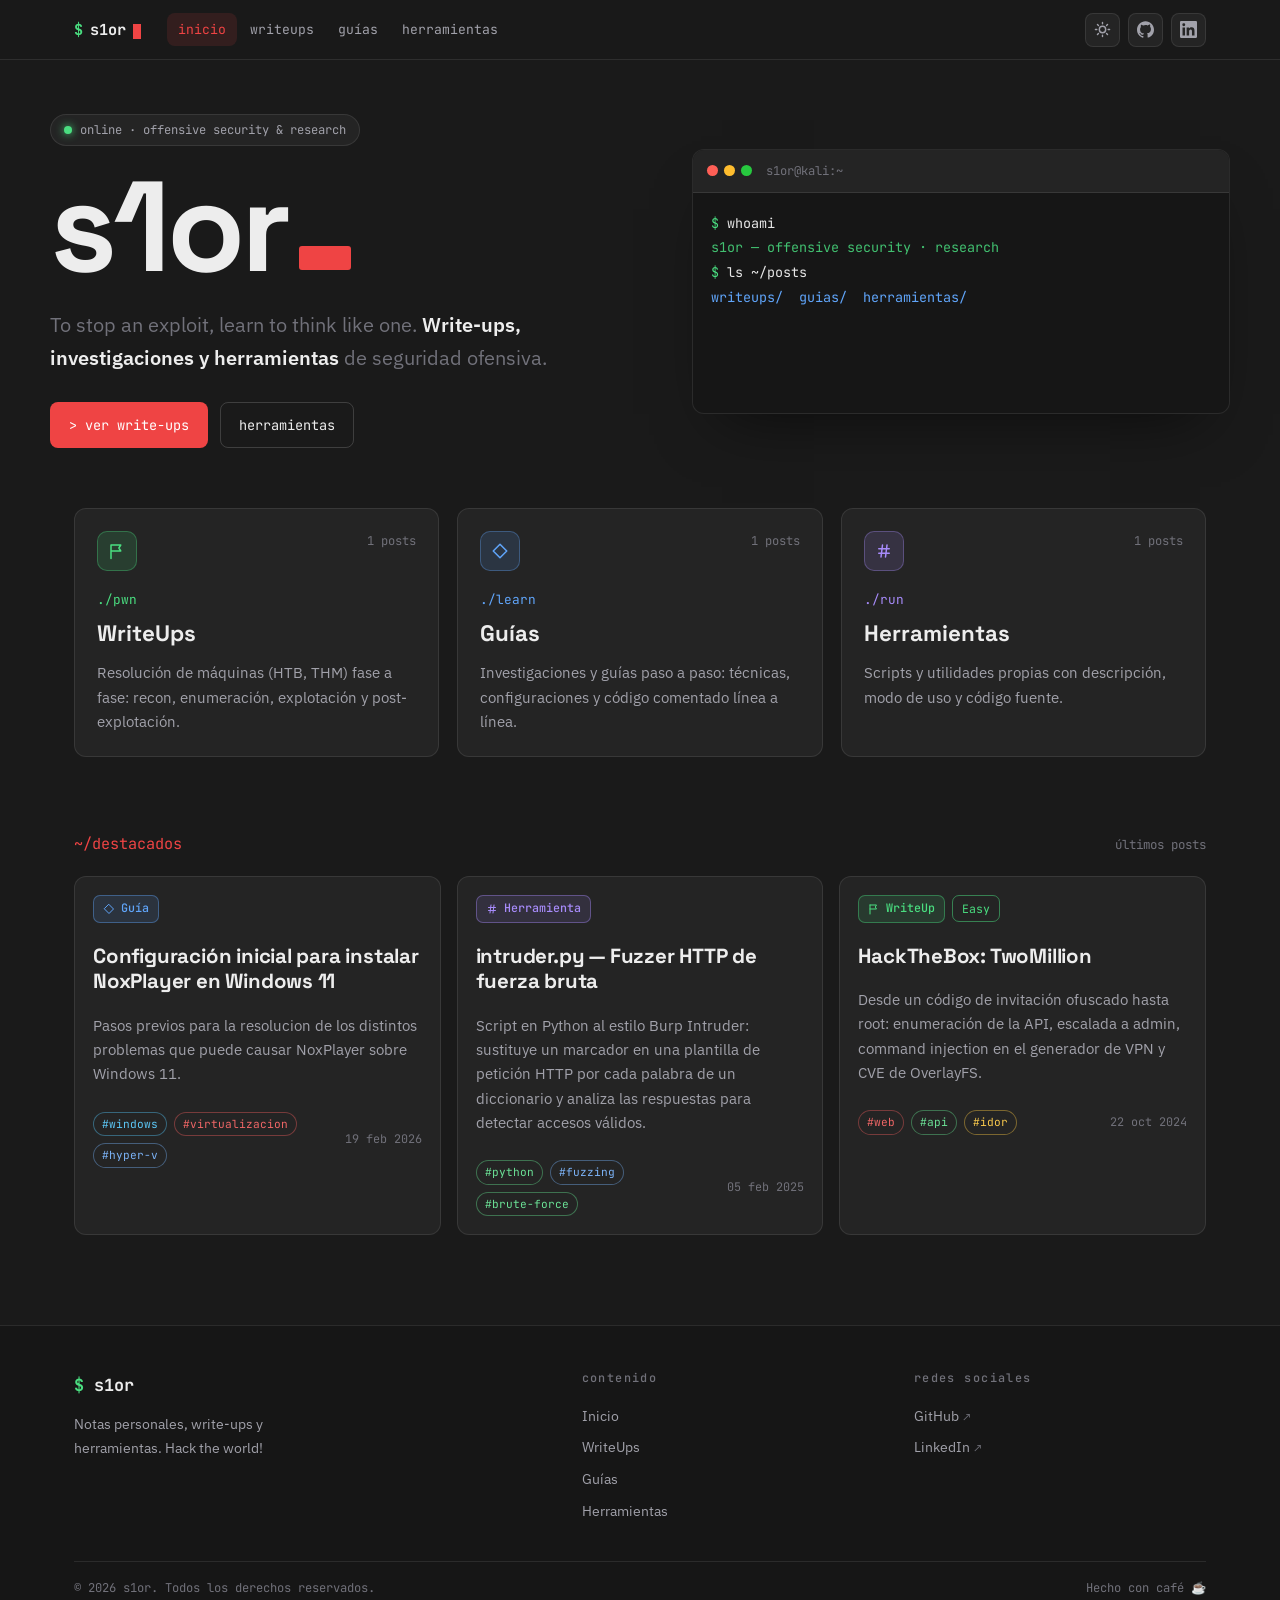
==== commit 60444e17: "Cambios iniciales |Footer|textos|etc|img en guias" ====
--- a/index.html
+++ b/index.html
@@ -3,7 +3,7 @@
 <head>
   <meta charset="UTF-8">
   <meta name="viewport" content="width=device-width, initial-scale=1">
-  <title>s1or · notas de seguridad ofensiva</title>
+  <title>s1or by Blog personal</title>
   <meta name="description" content="WriteUps, herramientas y guías de hacking documentadas paso a paso.">
   <link rel="icon" type="image/svg+xml" href="assets/icons/favicon.svg">
   <script>(function(){try{var t=localStorage.getItem('blog-theme');document.documentElement.setAttribute('data-theme',t||'dark');}catch(e){}})();</script>
@@ -28,8 +28,8 @@
       <div class="header-tools">
         
         <button class="icon-btn theme-toggle" data-theme-toggle aria-label="Cambiar tema"><svg class="ico-moon" viewBox="0 0 24 24" fill="none" stroke="currentColor" stroke-width="2" stroke-linecap="round" stroke-linejoin="round"><path d="M21 12.8A9 9 0 1 1 11.2 3 7 7 0 0 0 21 12.8z"/></svg><svg class="ico-sun" viewBox="0 0 24 24" fill="none" stroke="currentColor" stroke-width="2" stroke-linecap="round" stroke-linejoin="round"><circle cx="12" cy="12" r="4.5"/><path d="M12 2v2M12 20v2M4.9 4.9l1.4 1.4M17.7 17.7l1.4 1.4M2 12h2M20 12h2M4.9 19.1l1.4-1.4M17.7 6.3l1.4-1.4"/></svg></button>
-        <a class="icon-btn" href="https://github.com/" target="_blank" rel="noopener" aria-label="GitHub"><svg viewBox="0 0 24 24" fill="currentColor" aria-hidden="true"><path d="M12 .297c-6.63 0-12 5.373-12 12 0 5.303 3.438 9.8 8.205 11.385.6.113.82-.258.82-.577 0-.285-.01-1.04-.015-2.04-3.338.724-4.042-1.61-4.042-1.61-.546-1.387-1.333-1.756-1.333-1.756-1.089-.745.083-.729.083-.729 1.205.084 1.839 1.237 1.839 1.237 1.07 1.834 2.807 1.304 3.492.997.107-.775.418-1.305.762-1.604-2.665-.305-5.467-1.334-5.467-5.931 0-1.311.469-2.381 1.236-3.221-.124-.303-.535-1.524.117-3.176 0 0 1.008-.322 3.301 1.23A11.5 11.5 0 0 1 12 5.803c1.02.005 2.047.138 3.006.404 2.291-1.552 3.297-1.23 3.297-1.23.653 1.653.242 2.874.118 3.176.77.84 1.235 1.911 1.235 3.221 0 4.609-2.807 5.624-5.479 5.921.43.372.823 1.102.823 2.222 0 1.606-.014 2.898-.014 3.293 0 .322.216.694.825.576C20.565 22.092 24 17.592 24 12.297c0-6.627-5.373-12-12-12"/></svg></a>
-        <a class="icon-btn" href="https://www.linkedin.com/" target="_blank" rel="noopener" aria-label="LinkedIn"><svg viewBox="0 0 24 24" fill="currentColor" aria-hidden="true"><path d="M20.447 20.452h-3.554v-5.569c0-1.328-.027-3.037-1.852-3.037-1.853 0-2.136 1.445-2.136 2.939v5.667H9.351V9h3.414v1.561h.046c.477-.9 1.637-1.85 3.37-1.85 3.601 0 4.267 2.37 4.267 5.455v6.286zM5.337 7.433a2.062 2.062 0 0 1-2.063-2.065 2.064 2.064 0 1 1 2.063 2.065zm1.782 13.019H3.555V9h3.564v11.452zM22.225 0H1.771C.792 0 0 .774 0 1.729v20.542C0 23.227.792 24 1.771 24h20.451C23.2 24 24 23.227 24 22.271V1.729C24 .774 23.2 0 22.225 0z"/></svg></a>
+        <a class="icon-btn" href="https://github.com/s1or-07" target="_blank" rel="noopener" aria-label="GitHub"><svg viewBox="0 0 24 24" fill="currentColor" aria-hidden="true"><path d="M12 .297c-6.63 0-12 5.373-12 12 0 5.303 3.438 9.8 8.205 11.385.6.113.82-.258.82-.577 0-.285-.01-1.04-.015-2.04-3.338.724-4.042-1.61-4.042-1.61-.546-1.387-1.333-1.756-1.333-1.756-1.089-.745.083-.729.083-.729 1.205.084 1.839 1.237 1.839 1.237 1.07 1.834 2.807 1.304 3.492.997.107-.775.418-1.305.762-1.604-2.665-.305-5.467-1.334-5.467-5.931 0-1.311.469-2.381 1.236-3.221-.124-.303-.535-1.524.117-3.176 0 0 1.008-.322 3.301 1.23A11.5 11.5 0 0 1 12 5.803c1.02.005 2.047.138 3.006.404 2.291-1.552 3.297-1.23 3.297-1.23.653 1.653.242 2.874.118 3.176.77.84 1.235 1.911 1.235 3.221 0 4.609-2.807 5.624-5.479 5.921.43.372.823 1.102.823 2.222 0 1.606-.014 2.898-.014 3.293 0 .322.216.694.825.576C20.565 22.092 24 17.592 24 12.297c0-6.627-5.373-12-12-12"/></svg></a>
+        <a class="icon-btn" href="https://www.linkedin.com/in/s10r07" target="_blank" rel="noopener" aria-label="LinkedIn"><svg viewBox="0 0 24 24" fill="currentColor" aria-hidden="true"><path d="M20.447 20.452h-3.554v-5.569c0-1.328-.027-3.037-1.852-3.037-1.853 0-2.136 1.445-2.136 2.939v5.667H9.351V9h3.414v1.561h.046c.477-.9 1.637-1.85 3.37-1.85 3.601 0 4.267 2.37 4.267 5.455v6.286zM5.337 7.433a2.062 2.062 0 0 1-2.063-2.065 2.064 2.064 0 1 1 2.063 2.065zm1.782 13.019H3.555V9h3.564v11.452zM22.225 0H1.771C.792 0 0 .774 0 1.729v20.542C0 23.227.792 24 1.771 24h20.451C23.2 24 24 23.227 24 22.271V1.729C24 .774 23.2 0 22.225 0z"/></svg></a>
         <button class="icon-btn nav-toggle" data-nav-toggle aria-label="Abrir menú"><svg viewBox="0 0 24 24" fill="none" stroke="currentColor" stroke-width="2" stroke-linecap="round"><path d="M4 7h16M4 12h16M4 17h16"/></svg></button>
       </div>
     </div>
@@ -40,7 +40,7 @@
         <div class="home-hero__intro">
           <span class="status-pill"><span class="dot"></span> online · offensive security &amp; research</span>
           <h1 class="wordmark">s1or<span class="cursor-block"></span></h1>
-          <p class="home-hero__lead">To stop an exploit, learn to think like one. <b>Write-ups, investigaciones y herramientas</b> de seguridad ofensiva — sin relleno.</p>
+          <p class="home-hero__lead">To stop an exploit, learn to think like one. <b>Write-ups, investigaciones y herramientas</b> de seguridad ofensiva.</p>
           <div class="hero-actions">
             <a class="btn btn--primary" href="writeups.html">&gt; ver write-ups</a>
             <a class="btn btn--ghost" href="tools.html">herramientas</a>
@@ -90,7 +90,7 @@
       <div class="footer-grid">
         <div class="footer-brand">
           <div class="footer-brand__name"><span class="brand__dollar">$</span> s1or</div>
-          <p class="footer-brand__desc">Notas de ofensiva, write-ups y herramientas. To stop an exploit, learn to think like one.</p>
+          <p class="footer-brand__desc">Notas personales, write-ups y herramientas. Hack the world!</p>
         </div>
         <div class="footer-col">
           <h4>contenido</h4>
@@ -100,14 +100,14 @@
           <a href="tools.html">Herramientas</a>
         </div>
         <div class="footer-col">
-          <h4>enlaces</h4>
-          <a href="https://github.com/" target="_blank" rel="noopener">GitHub <span class="ext">↗</span></a>
-          <a href="https://www.linkedin.com/" target="_blank" rel="noopener">LinkedIn <span class="ext">↗</span></a>
+          <h4>Redes sociales</h4>
+          <a href="https://github.com/s1or-07" target="_blank" rel="noopener">GitHub <span class="ext">↗</span></a>
+          <a href="https://www.linkedin.com/in/s10r07" target="_blank" rel="noopener">LinkedIn <span class="ext">↗</span></a>
         </div>
       </div>
       <div class="footer-bottom">
-        <span>© <span id="year"></span> s1or · all your base</span>
-        <span>build: stable · hecho con café ☕</span>
+        <span>© <span id="year"></span> s1or. Todos los derechos reservados.</span>
+        <span>Hecho con café ☕</span>
       </div>
     </div>
   </footer>
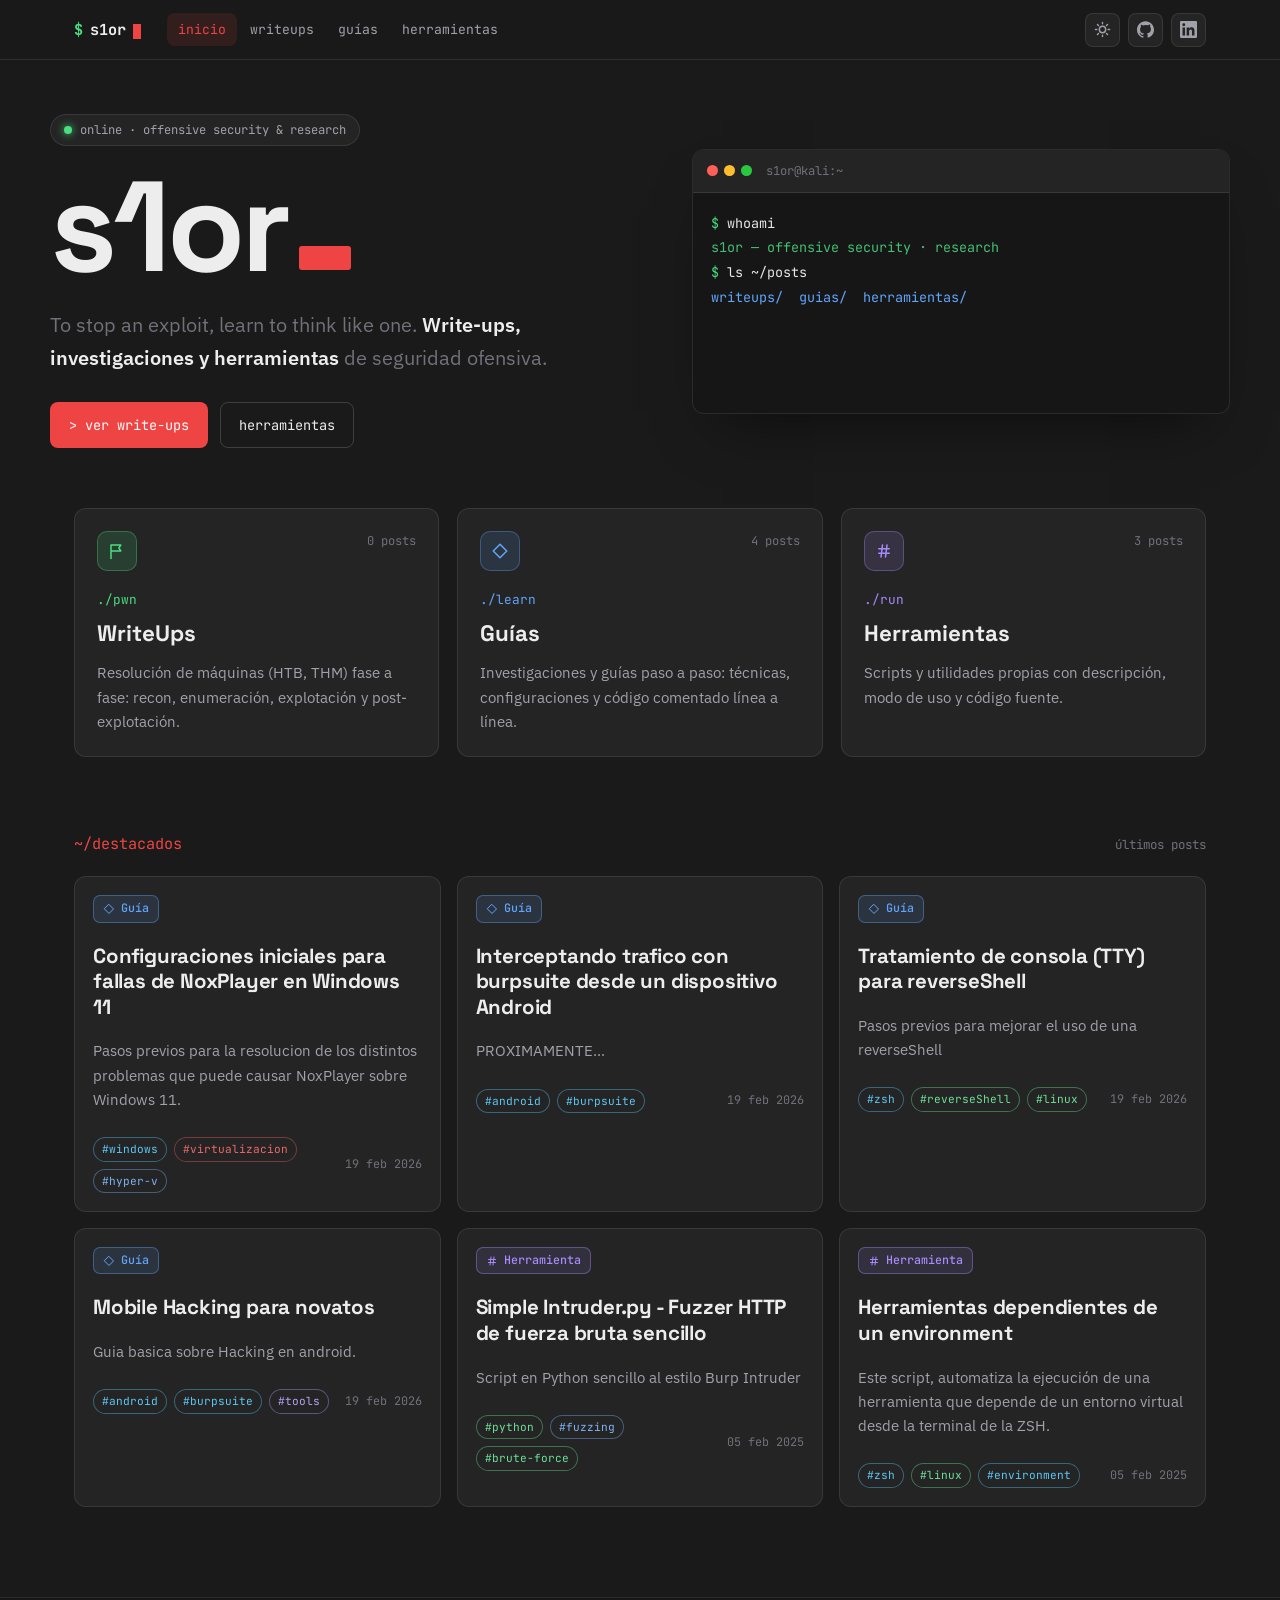
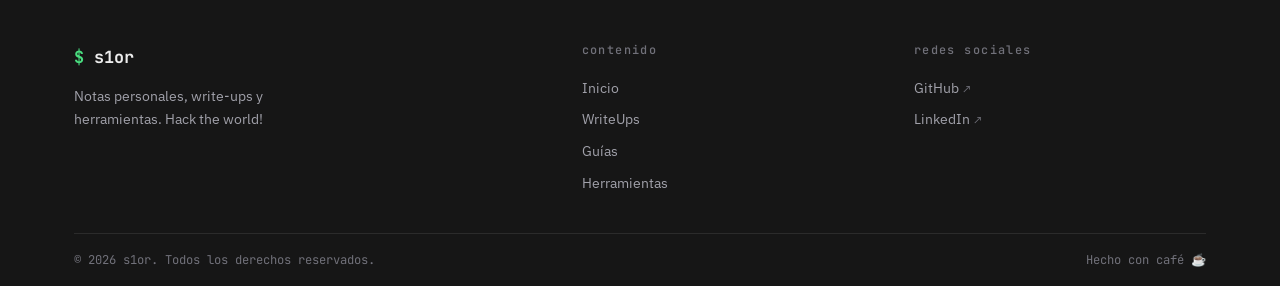
==== commit 1444d248: "fix markdown.js index.html, add writeup tools, guides" ====
--- a/index.html
+++ b/index.html
@@ -3,7 +3,7 @@
 <head>
   <meta charset="UTF-8">
   <meta name="viewport" content="width=device-width, initial-scale=1">
-  <title>s1or by Blog personal</title>
+  <title>s1or · Blog personal</title>
   <meta name="description" content="WriteUps, herramientas y guías de hacking documentadas paso a paso.">
   <link rel="icon" type="image/svg+xml" href="assets/icons/favicon.svg">
   <script>(function(){try{var t=localStorage.getItem('blog-theme');document.documentElement.setAttribute('data-theme',t||'dark');}catch(e){}})();</script>
